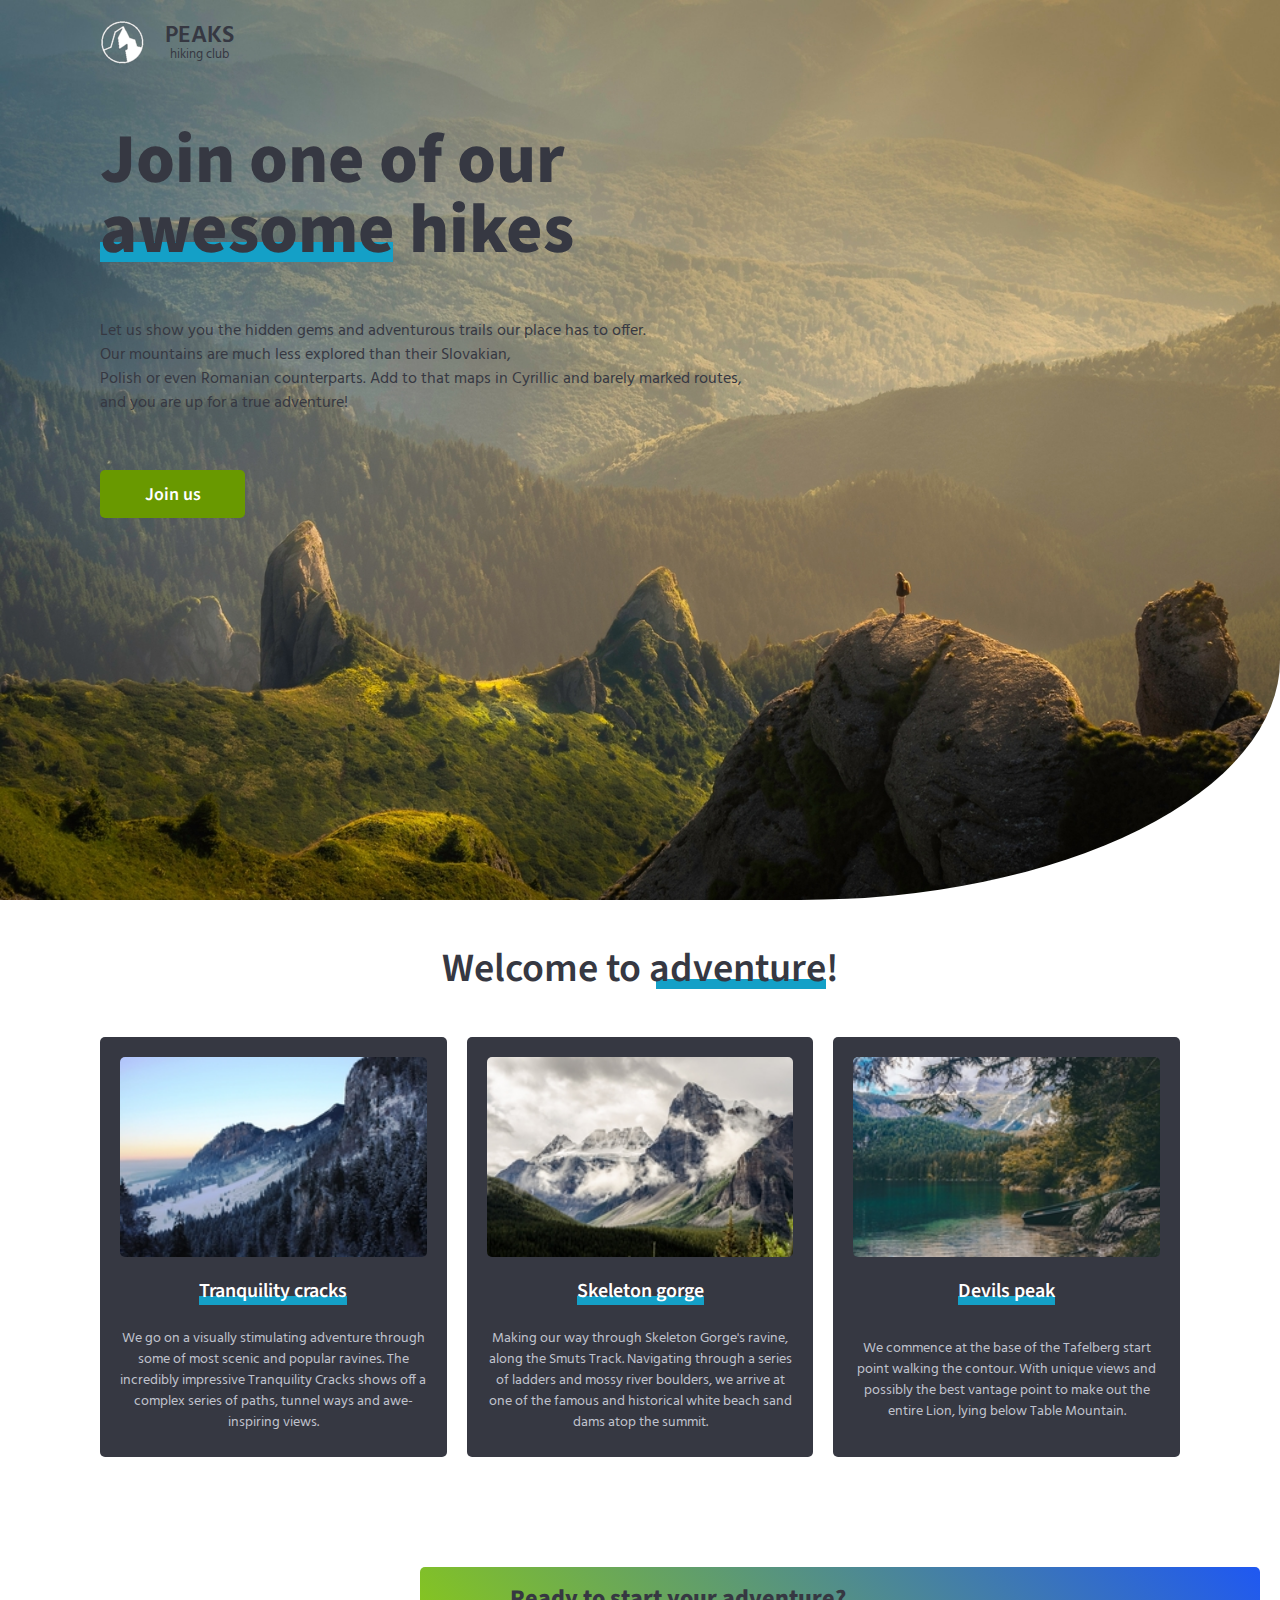
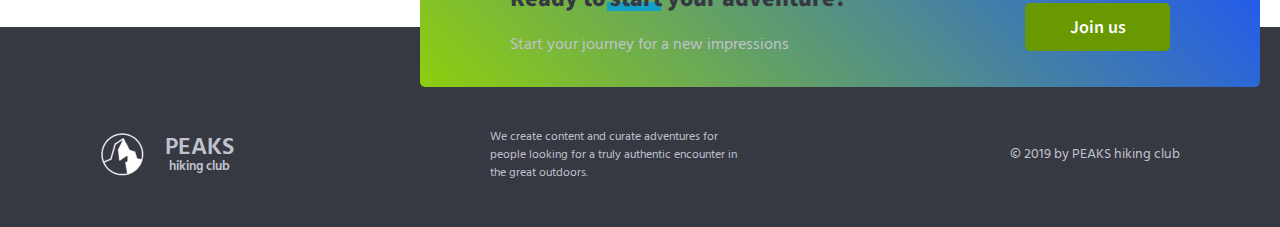
==== FL11_HW4/homework/index.html @ ae2f32e4 "upd" ====
<!DOCTYPE html>
<html lang="en">

  <head>
    <meta charset="UTF-8">
    <meta name="viewport" content="width=device-width, initial-scale=1.0">
    <meta http-equiv="X-UA-Compatible" content="ie=edge">
    <link href="https://fonts.googleapis.com/css?family=Hind:400,600%7CSource+Sans+Pro:400,600,700%7CFresca" rel="stylesheet"/>
    <link rel="stylesheet" type="text/css" href="css/style1.css">
    <!-- <link rel="stylesheet" type="text/css" href="css/style2.css"> -->

    <title>PEAKS hiking club</title>
  </head>

  <body>
    <header class="header">
      <div class="header-wrap">
        <div class="landing-logo">
          <img src="img/m-logo.png" alt="logo" />
          <p>PEAKS<span>hiking club</span></p>
        </div>
        <p class="header_heading">
          Join one of our awesome hikes
        </p>
        <p class="header_text">
          Let us show you the hidden gems and adventurous trails our place has to offer.
          Our mountains are much less explored than their Slovakian,
          Polish or even Romanian counterparts. Add to that maps in Cyrillic and barely marked routes,
          and you are up for a true adventure!
        </p>
        <button class="header_button">Join us</button>
      </div>
    </header>
    <main class="section">
      <p class="section_text">
        Welcome to adventure!
      </p>
      <div class="section_card_wrap">
        <div class="section_card">
          <img class="section_card_img"
               src="img/m-1.jpg"
               alt="experts"/>
          <p class="section_card_heading">
            Tranquility cracks
            <span class="section_card_underline"></span>
          </p>
          <p class="section_card_text">
            We go on a visually stimulating adventure through some of most scenic and popular ravines.
            The incredibly impressive Tranquility Cracks shows off a complex series of paths, tunnel ways and awe-inspiring views.
          </p>
        </div>
        <div class="section_card">
          <img class="section_card_img"
               src="img/m-2.jpg"
               alt="content formats"/>
          <p class="section_card_heading">
            Skeleton gorge
            <span class="section_card_underline"></span>
          </p>
          <p class="section_card_text">
            Making our way through Skeleton Gorge's ravine, along the Smuts Track.
            Navigating through a series of ladders and mossy river boulders, we arrive at one of the famous and historical white beach sand dams atop the summit.
          </p>
        </div>
        <div class="section_card">
          <img class="section_card_img"
               src="img/m-3.jpg"
               alt="certificate"/>
          <p class="section_card_heading">
            Devils peak
            <span class="section_card_underline"></span>
          </p>
          <p class="section_card_text">
            We commence at the base of the Tafelberg start point walking the contour.
            With unique views and possibly the best vantage point to make out the entire Lion, lying below Table Mountain.
          </p>
        </div>
      </div>
      <div class="section_banner">
        <div class="section_banner_text_wrap">
          <p class="section_banner_heading">
            Ready to start your adventure?
          </p>
          <p class="section_banner_text">
            Start your journey for a new impressions
          </p>
        </div>
        <button class="section_banner_button">Join us</button>
      </div>
    </main>
    <footer class="footer">
      <div class="footer-wrap">
        <div class="footer_logo landing-logo">
          <img src="img/m-logo.png" alt="logo" />
          <p>PEAKS<span>hiking club</span></p>
        </div>
        <p class="footer_text">
          We create content  and curate adventures for  people looking for a truly authentic encounter in the great outdoors.
        </p>
        <span class="footer-cr">
          &copy; 2019 by PEAKS hiking club
        </span>
      </div>
    </footer>
  </body>

</html>
---- FL11_HW4/homework/css/style1.css ----
body {
  margin: 0px;
  background-color: white; }

.header {
  width: 100%;
  height: 100vh;
  background-image: url(../img/m-h-day.jpg);
  background-size: cover;
  display: flex;
  justify-content: center;
  border-radius: 0px 0px 30em/15em 0px; }

.header-wrap {
  width: 100%;
  max-width: 1080px;
  padding: 20px; }

.landing-logo {
  display: flex; }
  .landing-logo img {
    margin-right: 20px; }
  .landing-logo p {
    margin: 0px;
    display: flex;
    flex-direction: column;
    justify-content: center;
    font-family: "Hind", sans-serif;
    font-weight: 600;
    font-size: 24px;
    line-height: 1;
    align-items: center;
    color: #363842; }
    .landing-logo p span {
      font-weight: 400;
      font-size: 13px; }

.header_heading {
  max-width: 500px;
  position: relative;
  z-index: 1;
  margin-bottom: 30px;
  margin-top: 60px;
  font-family: "Source Sans Pro", sans-serif;
  font-size: 70px;
  font-weight: 800;
  color: #363842;
  line-height: 1; }
  .header_heading:after {
    content: "";
    display: block;
    width: 293px;
    height: 20px;
    background-color: #14a0c7;
    position: absolute;
    bottom: 3px;
    z-index: -1; }

.header_text {
  font-family: "Hind", sans-serif;
  color: #363842;
  white-space: pre-line;
  line-height: 1.5;
  margin-bottom: 55px; }

.header_button, .section_banner_button {
  background-color: #699900;
  height: 48px;
  width: 145px;
  color: white;
  border: none;
  border-radius: 5px;
  font-size: 18px;
  font-weight: 600;
  font-family: "Source Sans Pro", sans-serif; }
  .header_button:hover, .section_banner_button:hover {
    cursor: pointer; }

.section {
  display: flex;
  flex-direction: column;
  justify-content: center;
  align-items: center;
  background-color: url(../img/m-h-day.jpg);
  position: relative; }

.section_card_wrap {
  width: 100%;
  max-width: 1080px;
  padding: 20px;
  display: flex;
  justify-content: center;
  padding-top: 0px;
  margin-bottom: 150px; }

.section_card {
  width: 320px;
  height: 380px;
  display: flex;
  flex-direction: column;
  background-color: #363842;
  padding: 20px;
  margin-right: 20px;
  border-radius: 5px; }
  .section_card:last-child {
    margin-right: 0px; }

.section_card_img {
  min-height: 200px;
  max-height: 200px;
  border-radius: 5px; }

.section_text {
  font-family: "Source Sans Pro", sans-serif;
  font-weight: 600;
  font-size: 40px;
  color: #363842;
  position: relative;
  z-index: 1; }
  .section_text:before {
    content: "";
    position: absolute;
    width: 170px;
    height: 10px;
    background-color: #14a0c7;
    bottom: 8px;
    right: 13px;
    z-index: -1; }

.section_card_heading {
  font-family: "Source Sans Pro", sans-serif;
  color: white;
  font-size: 20px;
  font-weight: 600;
  position: relative;
  z-index: 1;
  margin-left: auto;
  margin-right: auto; }
  .section_card_heading:after {
    content: "";
    display: block;
    width: 100%;
    height: 9px;
    background-color: #14a0c7;
    position: absolute;
    bottom: 0px;
    z-index: -1; }

.section_card_text {
  font-family: "Hind", sans-serif;
  color: #c0c3ce;
  font-size: 14px;
  text-align: center;
  line-height: 1.5;
  height: 110px;
  display: flex;
  align-items: center;
  margin: 0px; }

.section_banner {
  width: 840px;
  background: linear-gradient(45deg, #8ece0e, #1f58f2);
  border-radius: 5px;
  position: absolute;
  z-index: 2;
  left: 420px;
  bottom: -60px;
  display: flex;
  justify-content: space-around;
  height: 120px;
  align-items: center; }

.section_banner_heading {
  font-family: "Source Sans Pro", sans-serif;
  color: #363842;
  font-size: 24px;
  font-weight: 800;
  margin-bottom: 0px;
  margin-top: 0px;
  z-index: 1;
  position: relative; }
  .section_banner_heading:after {
    content: "";
    display: block;
    width: 54px;
    height: 9px;
    left: 97px;
    background-color: #14a0c7;
    position: absolute;
    bottom: 5px;
    z-index: -1; }

.section_banner_text {
  color: #c0c3ce;
  font-family: "Hind", sans-serif; }

.footer {
  width: 100%;
  height: 200px;
  display: flex;
  justify-content: center;
  background-color: #363842;
  z-index: 1;
  position: relative; }

.footer-wrap {
  width: 100%;
  max-width: 1080px;
  display: flex;
  justify-content: space-between;
  align-items: center;
  padding: 20px;
  padding-top: 75px; }

.footer_logo {
  width: max-content;
  height: max-content; }
  .footer_logo p {
    font-family: "Hind", sans-serif;
    color: #c0c3ce; }
    .footer_logo p span {
      font-weight: 600; }

.footer_text {
  max-width: 265px;
  height: max-content;
  font-family: "Hind", sans-serif;
  color: #c0c3ce;
  font-size: 12px;
  line-height: 1.5; }

.footer-cr {
  height: max-content;
  font-family: "Hind", sans-serif;
  color: #C0C3CE;
  font-size: 14px; }
---- FL11_HW4/homework/css/style2.css ----
body {
  margin: 0px;
  background-color: #282930; }

.header {
  width: 100%;
  height: 100vh;
  background-image: url(../img/m-h-night.jpg);
  background-size: cover;
  display: flex;
  justify-content: center;
  border-radius: 0px 0px 30em/15em 0px; }

.header-wrap {
  width: 100%;
  max-width: 1080px;
  padding: 20px; }

.landing-logo {
  display: flex; }
  .landing-logo img {
    margin-right: 20px; }
  .landing-logo p {
    margin: 0px;
    display: flex;
    flex-direction: column;
    justify-content: center;
    font-family: "Fresca", sans-serif;
    font-weight: 600;
    font-size: 24px;
    line-height: 1;
    align-items: center;
    color: white; }
    .landing-logo p span {
      font-weight: 400;
      font-size: 13px; }

.header_heading {
  max-width: 500px;
  position: relative;
  z-index: 1;
  margin-bottom: 30px;
  margin-top: 60px;
  font-family: "Source Sans Pro", sans-serif;
  font-size: 70px;
  font-weight: 800;
  color: white;
  line-height: 1; }
  .header_heading:after {
    content: "";
    display: block;
    width: 293px;
    height: 20px;
    background-color: #ff4e33;
    position: absolute;
    bottom: 3px;
    z-index: -1; }

.header_text {
  font-family: "Fresca", sans-serif;
  color: white;
  white-space: pre-line;
  line-height: 1.5;
  margin-bottom: 55px; }

.header_button, .section_banner_button {
  background-color: #e3ac00;
  height: 48px;
  width: 145px;
  color: white;
  border: none;
  border-radius: 5px;
  font-size: 18px;
  font-weight: 600;
  font-family: "Source Sans Pro", sans-serif; }
  .header_button:hover, .section_banner_button:hover {
    cursor: pointer; }

.section {
  display: flex;
  flex-direction: column;
  justify-content: center;
  align-items: center;
  background-color: url(../img/m-h-night.jpg);
  position: relative; }

.section_card_wrap {
  width: 100%;
  max-width: 1080px;
  padding: 20px;
  display: flex;
  justify-content: center;
  padding-top: 0px;
  margin-bottom: 150px; }

.section_card {
  width: 320px;
  height: 380px;
  display: flex;
  flex-direction: column;
  background-color: #3b3f50;
  padding: 20px;
  margin-right: 20px;
  border-radius: 5px; }
  .section_card:last-child {
    margin-right: 0px; }

.section_card_img {
  min-height: 200px;
  max-height: 200px;
  border-radius: 5px; }

.section_text {
  font-family: "Source Sans Pro", sans-serif;
  font-weight: 600;
  font-size: 40px;
  color: white;
  position: relative;
  z-index: 1; }
  .section_text:before {
    content: "";
    position: absolute;
    width: 170px;
    height: 10px;
    background-color: #ff4e33;
    bottom: 8px;
    right: 13px;
    z-index: -1; }

.section_card_heading {
  font-family: "Source Sans Pro", sans-serif;
  color: white;
  font-size: 20px;
  font-weight: 600;
  position: relative;
  z-index: 1;
  margin-left: auto;
  margin-right: auto; }
  .section_card_heading:after {
    content: "";
    display: block;
    width: 100%;
    height: 9px;
    background-color: #ff4e33;
    position: absolute;
    bottom: 0px;
    z-index: -1; }

.section_card_text {
  font-family: "Fresca", sans-serif;
  color: #d1d1d1;
  font-size: 14px;
  text-align: center;
  line-height: 1.5;
  height: 110px;
  display: flex;
  align-items: center;
  margin: 0px; }

.section_banner {
  width: 840px;
  background: linear-gradient(45deg, #edb309, #87304e);
  border-radius: 5px;
  position: absolute;
  z-index: 2;
  left: 420px;
  bottom: -60px;
  display: flex;
  justify-content: space-around;
  height: 120px;
  align-items: center; }

.section_banner_heading {
  font-family: "Source Sans Pro", sans-serif;
  color: white;
  font-size: 24px;
  font-weight: 800;
  margin-bottom: 0px;
  margin-top: 0px;
  z-index: 1;
  position: relative; }
  .section_banner_heading:after {
    content: "";
    display: block;
    width: 54px;
    height: 9px;
    left: 97px;
    background-color: #ff4e33;
    position: absolute;
    bottom: 5px;
    z-index: -1; }

.section_banner_text {
  color: #d1d1d1;
  font-family: "Fresca", sans-serif; }

.footer {
  width: 100%;
  height: 200px;
  display: flex;
  justify-content: center;
  background-color: #3b3f50;
  z-index: 1;
  position: relative; }

.footer-wrap {
  width: 100%;
  max-width: 1080px;
  display: flex;
  justify-content: space-between;
  align-items: center;
  padding: 20px;
  padding-top: 75px; }

.footer_logo {
  width: max-content;
  height: max-content; }
  .footer_logo p {
    font-family: "Fresca", sans-serif;
    color: #d1d1d1; }
    .footer_logo p span {
      font-weight: 600; }

.footer_text {
  max-width: 265px;
  height: max-content;
  font-family: "Fresca", sans-serif;
  color: #d1d1d1;
  font-size: 12px;
  line-height: 1.5; }

.footer-cr {
  height: max-content;
  font-family: "Fresca", sans-serif;
  color: #C0C3CE;
  font-size: 14px; }
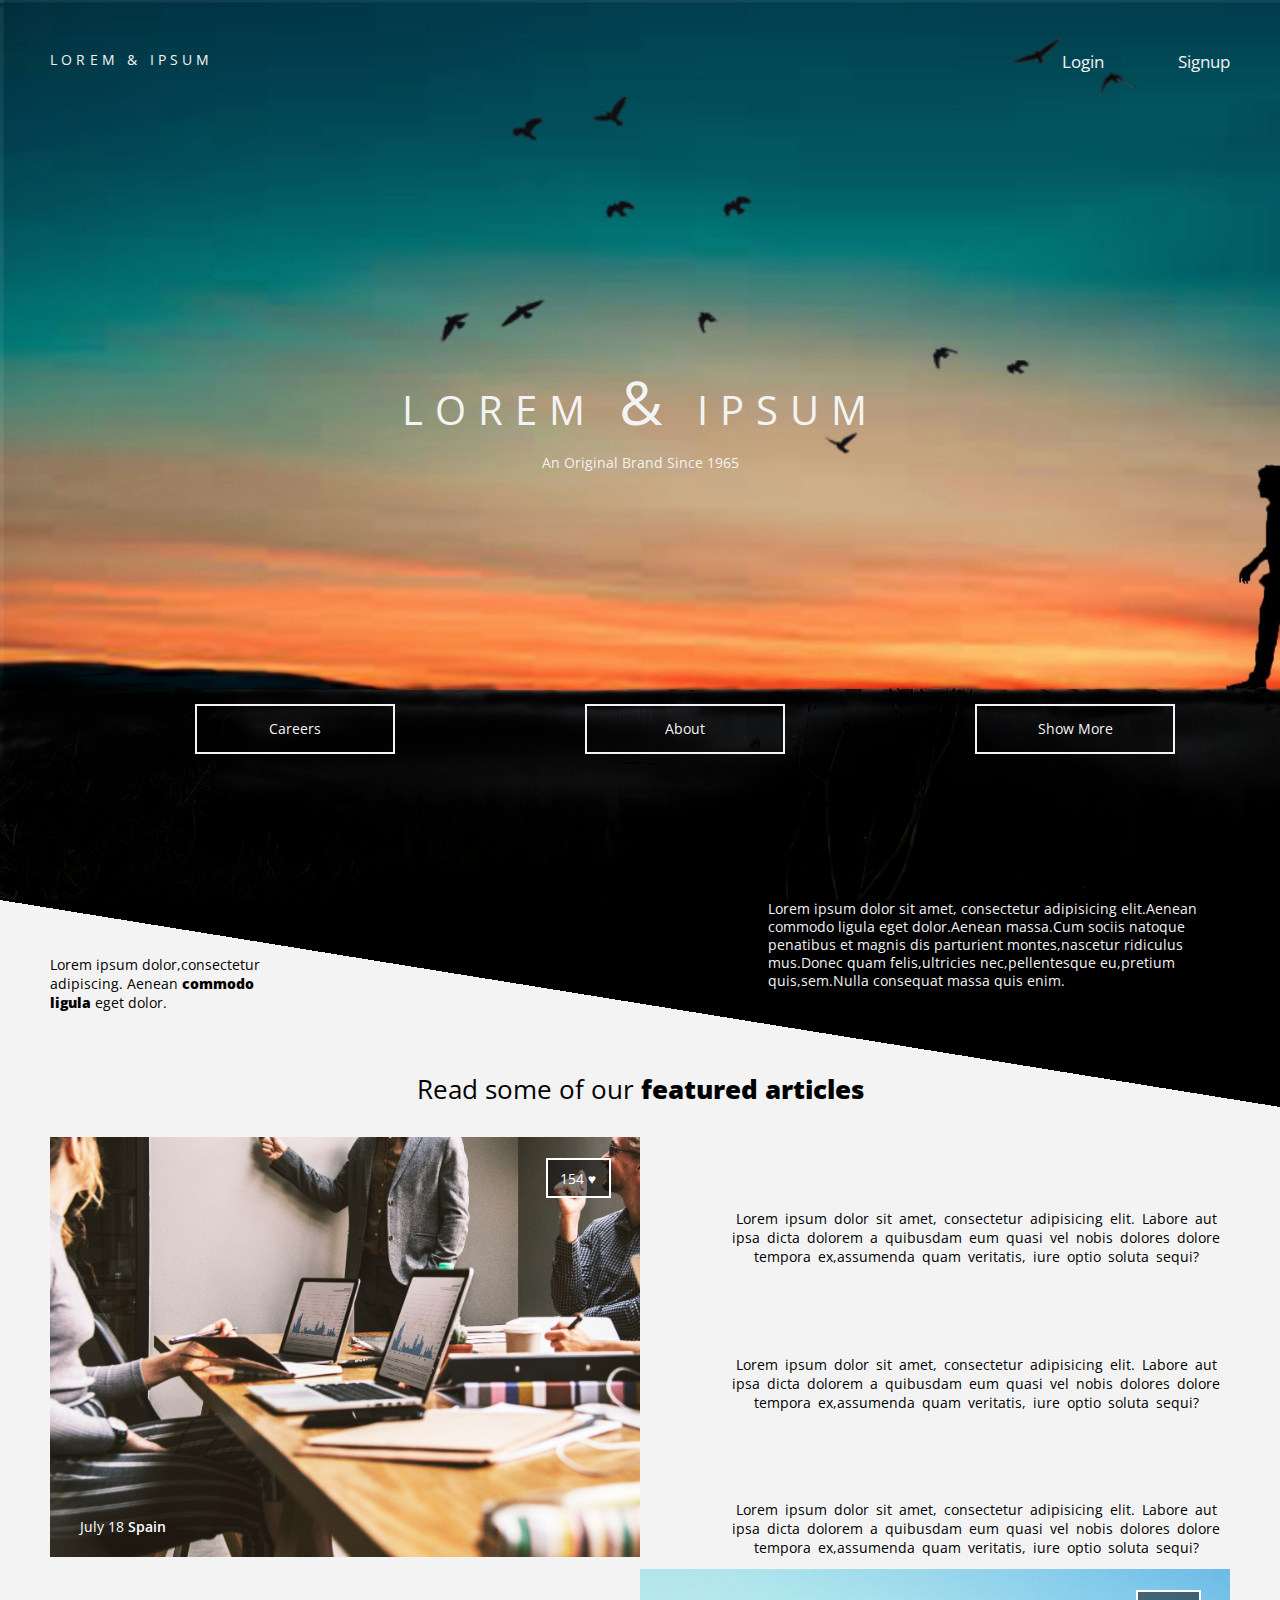
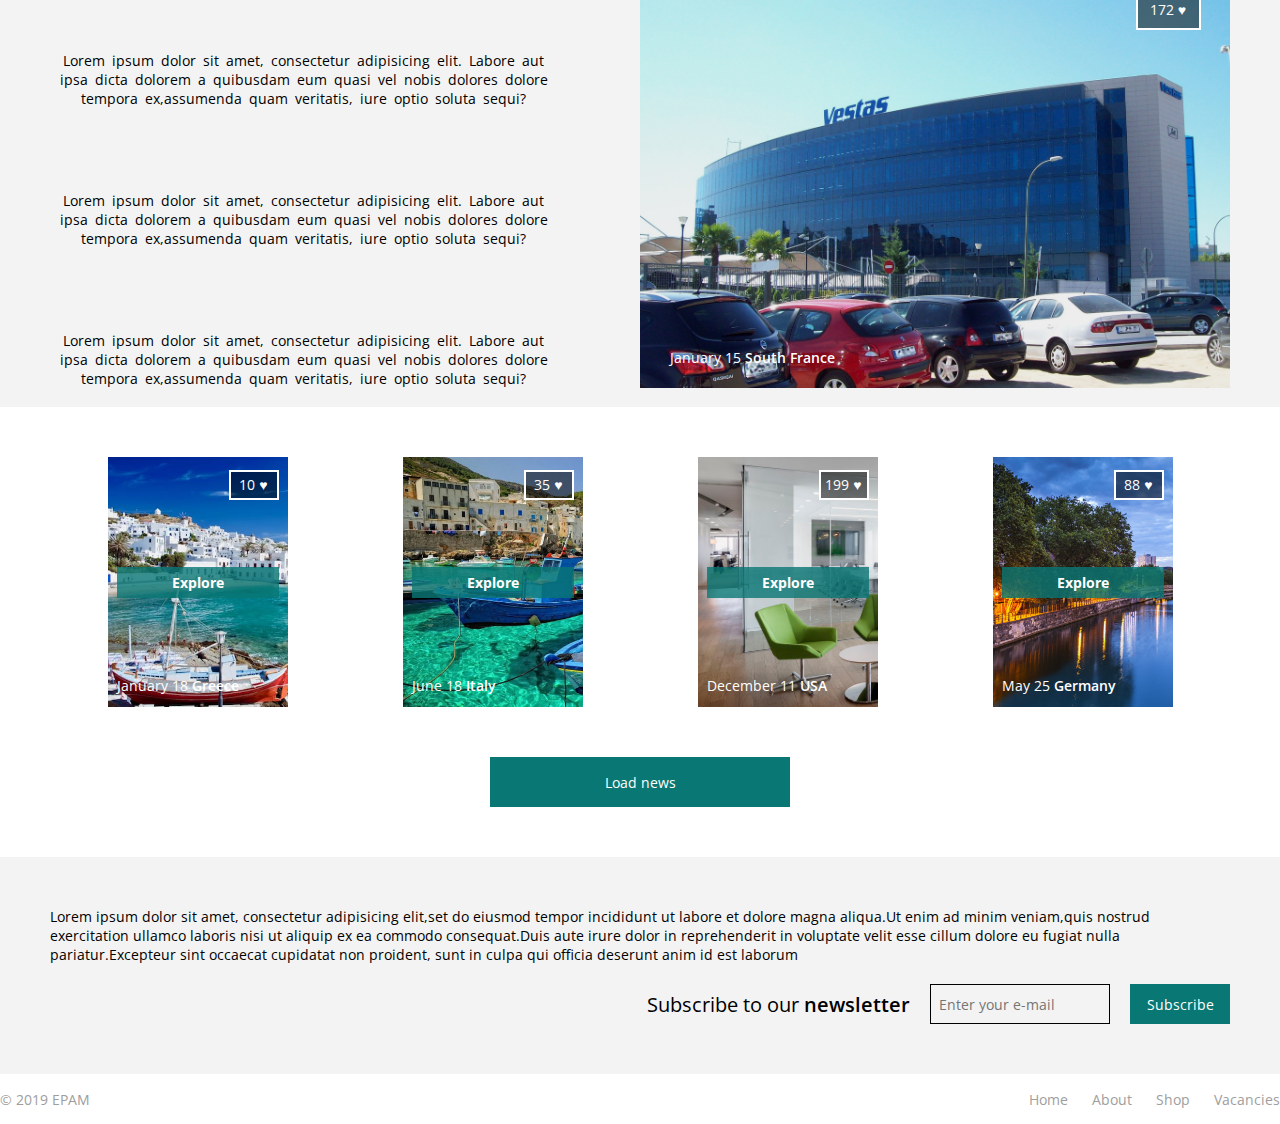
==== commit 1cf19b06: "upd" ====
--- a/FL11_HW4/homework/index.html
+++ b/FL11_HW4/homework/index.html
@@ -1,107 +1,142 @@
 <!DOCTYPE html>
 <html lang="en">
-
-  <head>
-    <meta charset="UTF-8">
-    <meta name="viewport" content="width=device-width, initial-scale=1.0">
-    <meta http-equiv="X-UA-Compatible" content="ie=edge">
-    <link href="https://fonts.googleapis.com/css?family=Hind:400,600%7CSource+Sans+Pro:400,600,700%7CFresca" rel="stylesheet"/>
-    <link rel="stylesheet" type="text/css" href="css/style1.css">
-    <!-- <link rel="stylesheet" type="text/css" href="css/style2.css"> -->
-
-    <title>PEAKS hiking club</title>
-  </head>
-
-  <body>
-    <header class="header">
-      <div class="header-wrap">
-        <div class="landing-logo">
-          <img src="img/m-logo.png" alt="logo" />
-          <p>PEAKS<span>hiking club</span></p>
+<head>
+  <meta charset="UTF-8">
+  <title>Lorem&Ipsum</title>
+  <link href="https://fonts.googleapis.com/css?family=Open+Sans:300,400,700&display=swap" rel="stylesheet">
+  <link rel="stylesheet" href="css/style.css">
+</head>
+<body>
+  <div class="page">
+    <div class="headerBox">
+      <header>
+        <div class="headerText">
+          <h1>lorem & ipsum</h1>
         </div>
-        <p class="header_heading">
-          Join one of our awesome hikes
-        </p>
-        <p class="header_text">
-          Let us show you the hidden gems and adventurous trails our place has to offer.
-          Our mountains are much less explored than their Slovakian,
-          Polish or even Romanian counterparts. Add to that maps in Cyrillic and barely marked routes,
-          and you are up for a true adventure!
-        </p>
-        <button class="header_button">Join us</button>
+        <div class="headerButtons">
+          <button class="login">Login</button>
+          <button class="signUp">Signup</button>
+        </div>
+      </header>
+      <div class="titleText">
+        <p class="titleText1">lorem <span>&</span> ipsum</p>
+        <p class="titleText2">An Original Brand Since 1965</p>
       </div>
-    </header>
-    <main class="section">
-      <p class="section_text">
-        Welcome to adventure!
-      </p>
-      <div class="section_card_wrap">
-        <div class="section_card">
-          <img class="section_card_img"
-               src="img/m-1.jpg"
-               alt="experts"/>
-          <p class="section_card_heading">
-            Tranquility cracks
-            <span class="section_card_underline"></span>
+      <div class="headerLinks">
+        <a href="#" class="navLinks">
+          <div>Careers</div>
+        </a>
+        <a href="#" class="navLinks">
+          <div>About</div>
+        </a>
+        <a href="#" class="navLinks">
+          <div>Show More</div>
+        </a>
+      </div>
+    </div>
+    <div class="triangleBox">
+      <p>Lorem ipsum dolor sit amet, consectetur adipisicing elit.Aenean commodo ligula eget dolor.Aenean massa.Cum sociis natoque penatibus et magnis dis parturient montes,nascetur ridiculus mus.Donec quam felis,ultricies nec,pellentesque eu,pretium quis,sem.Nulla consequat massa quis enim.</p>
+      <p>Lorem ipsum dolor,consectetur adipiscing.
+      Aenean <span>commodo ligula</span> eget dolor.</p>
+      <h2>Read some of our <span>featured articles</span></h2>
+    </div>
+    <div class="ourArticles">
+      <div class="firstArticle">
+        <div class="firstArticleImg">
+          <div class="articleLikes">154 &#9829;</div>
+          <p>July 18 <span>Spain</span></p>
+        </div>
+        <div class="firstArticleText">
+          <p>Lorem ipsum dolor sit amet, consectetur adipisicing elit. 
+          Labore aut ipsa dicta dolorem a quibusdam eum quasi vel nobis
+          dolores dolore tempora ex,assumenda quam veritatis, iure optio
+          soluta sequi?
           </p>
-          <p class="section_card_text">
-            We go on a visually stimulating adventure through some of most scenic and popular ravines.
-            The incredibly impressive Tranquility Cracks shows off a complex series of paths, tunnel ways and awe-inspiring views.
+          <p>Lorem ipsum dolor sit amet, consectetur adipisicing elit. 
+          Labore aut ipsa dicta dolorem a quibusdam eum quasi vel nobis
+          dolores dolore tempora ex,assumenda quam veritatis, iure optio
+          soluta sequi?
           </p>
-        </div>
-        <div class="section_card">
-          <img class="section_card_img"
-               src="img/m-2.jpg"
-               alt="content formats"/>
-          <p class="section_card_heading">
-            Skeleton gorge
-            <span class="section_card_underline"></span>
-          </p>
-          <p class="section_card_text">
-            Making our way through Skeleton Gorge's ravine, along the Smuts Track.
-            Navigating through a series of ladders and mossy river boulders, we arrive at one of the famous and historical white beach sand dams atop the summit.
-          </p>
-        </div>
-        <div class="section_card">
-          <img class="section_card_img"
-               src="img/m-3.jpg"
-               alt="certificate"/>
-          <p class="section_card_heading">
-            Devils peak
-            <span class="section_card_underline"></span>
-          </p>
-          <p class="section_card_text">
-            We commence at the base of the Tafelberg start point walking the contour.
-            With unique views and possibly the best vantage point to make out the entire Lion, lying below Table Mountain.
+          <p>Lorem ipsum dolor sit amet, consectetur adipisicing elit. 
+          Labore aut ipsa dicta dolorem a quibusdam eum quasi vel nobis
+          dolores dolore tempora ex,assumenda quam veritatis, iure optio
+          soluta sequi?
           </p>
         </div>
       </div>
-      <div class="section_banner">
-        <div class="section_banner_text_wrap">
-          <p class="section_banner_heading">
-            Ready to start your adventure?
+      <div class="secondArticle">
+        <div class="secondArticleText">
+          <p>Lorem ipsum dolor sit amet, consectetur adipisicing elit. 
+          Labore aut ipsa dicta dolorem a quibusdam eum quasi vel nobis
+          dolores dolore tempora ex,assumenda quam veritatis, iure optio
+          soluta sequi?
           </p>
-          <p class="section_banner_text">
-            Start your journey for a new impressions
+          <p>Lorem ipsum dolor sit amet, consectetur adipisicing elit. 
+          Labore aut ipsa dicta dolorem a quibusdam eum quasi vel nobis
+          dolores dolore tempora ex,assumenda quam veritatis, iure optio
+          soluta sequi?
+          </p>
+          <p>Lorem ipsum dolor sit amet, consectetur adipisicing elit. 
+          Labore aut ipsa dicta dolorem a quibusdam eum quasi vel nobis
+          dolores dolore tempora ex,assumenda quam veritatis, iure optio
+          soluta sequi?            
           </p>
         </div>
-        <button class="section_banner_button">Join us</button>
+        <div class="secondArticleImg">
+          <div class="articleLikes">172 &#9829;</div>
+          <p>January 15 <span>South France</span></p>
+        </div>
       </div>
-    </main>
-    <footer class="footer">
-      <div class="footer-wrap">
-        <div class="footer_logo landing-logo">
-          <img src="img/m-logo.png" alt="logo" />
-          <p>PEAKS<span>hiking club</span></p>
+    </div>
+    <div class="toursBox">
+      <div class="ourTours">
+        <div class="toursList">
+          <div class="toursImg">
+            <div class="toursLikes">10 &#9829;</div>
+            <h2>Explore</h2>
+            <p class="toursDate">January 18 <span>Greece</span></p>
+          </div>
+          <div class="toursImg">
+            <div class="toursLikes">35 &#9829;</div>
+            <h2>Explore</h2>
+            <p class="toursDate">June 18 <span>Italy</span></p>
+          </div>
+          <div class="toursImg">
+            <div class="toursLikes">199 &#9829;</div>
+            <h2>Explore</h2>
+            <p class="toursDate">December 11 <span>USA</span></p>
+          </div>
+          <div class="toursImg">
+            <div class="toursLikes">88 &#9829;</div>
+            <h2>Explore</h2>
+            <p class="toursDate">May 25 <span>Germany</span></p>
+          </div>
         </div>
-        <p class="footer_text">
-          We create content  and curate adventures for  people looking for a truly authentic encounter in the great outdoors.
+        <button class="loadNews">Load news</button>
+      </div>
+      <div class="subscribe">
+        <p>Lorem ipsum dolor sit amet, consectetur adipisicing elit,set do
+        eiusmod tempor incididunt ut labore et dolore magna aliqua.Ut enim
+        ad minim veniam,quis nostrud exercitation ullamco laboris nisi ut
+        aliquip ex ea commodo consequat.Duis aute irure dolor in reprehenderit in voluptate velit esse cillum dolore eu fugiat nulla
+        pariatur.Excepteur sint occaecat cupidatat non proident, sunt in culpa qui officia deserunt anim id est laborum
         </p>
-        <span class="footer-cr">
-          &copy; 2019 by PEAKS hiking club
-        </span>
+        <form class="newsLetter">
+          <label for="newsLetterInput">Subscribe to our <span>newsletter</span></label>
+          <input type="email" placeholder="Enter your e-mail" id="newLetterInput">
+          <button type="submit">Subscribe</button>
+        </form>
       </div>
+    </div>
+    <footer>
+      <p>&#169; 2019 EPAM</p>
+      <ul>
+        <li><a href="#">Home</a></li>
+        <li><a href="#">About</a></li>
+        <li><a href="#">Shop</a></li>
+        <li><a href="#">Vacancies</a></li>
+      </ul>
     </footer>
-  </body>
-
-</html>
+  </div>
+</body>
+</html>--- a/FL11_HW4/homework/css/style.css
+++ b/FL11_HW4/homework/css/style.css
@@ -0,0 +1,370 @@
+*{
+    margin: 0%;
+    padding: 0px;
+    font-family: 'Open Sans', sans-serif;
+    box-sizing: border-box;
+    font-size: 14px;
+}
+.page {
+    width: 100%;
+    position: relative;
+    display: flex;
+    flex-direction: column;
+    overflow: hidden;   
+}
+.headerBox{
+    width: 100%;
+    height: 100vh;
+    background-image: url(../img/sample2.jpg);
+    background-size: cover;
+    position: relative;
+    display: flex;
+    flex-direction: column;
+    padding-bottom: 7%;
+    z-index: 1;
+}
+header {
+    height: max-content;
+    position: relative;
+    display: flex;
+    justify-content: space-between;
+    margin: 50px 50px 0px 50px;    
+}
+.headerText {
+    height: max-content;
+}
+.headerText h1 {
+    text-transform: uppercase;
+    color: #F3F3F3;
+    letter-spacing: 0.3em;
+    height: max-content;
+}
+.login, .signUp {
+    border: none;
+    background-color: transparent;
+    color: #F3F3F3;
+    font-size: 17px;
+}
+.login {
+    margin-right: 70px;
+}
+.titleText {
+    width: max-content;
+    margin: auto;
+}
+.titleText1 {
+    font-size: 40px;
+    color: #F3F3F3;
+    text-transform: uppercase;
+    letter-spacing: 0.3em;
+}
+.titleText2 {
+    text-align: center;
+    font-size: 14px;
+    margin-top: 10px;
+    color: #F3F3F3;
+}
+.titleText span {
+    font-size: 60px;
+    color: #F3F3F3;
+}
+.headerLinks {
+    position: relative;
+    top: -7%;
+    display: flex;
+    width: 100%;
+    justify-content: space-around;
+    padding-left: 100px;
+    padding-right: 10px;
+}
+.navLinks {
+    width: 200px;
+    height: 50px;
+    border: 2px solid #F3F3F3;
+    display: flex;
+    justify-content: center;
+    align-items: center;
+    color: #F3F3F3;;
+}
+.navLinks div {
+    display: inline-block;
+}
+.triangleBox {
+    width: 100%;
+    height: 23vh;
+    position: relative;
+    background: linear-gradient(to top right, #F3F3F3 50%, #000000 50%);
+}
+.triangleBox p:first-child {
+    max-width: 40%;
+    float: right;
+    font-weight: 400;
+    padding-right: 50px;
+    color: #F3F3F3;
+    line-height: 2vh;
+}
+.triangleBox p:nth-child(2) {
+    max-width: 23%;
+    float: left;
+    position: absolute;
+    font-size: 14px;
+    font-weight: 400;
+    padding-bottom: 5%;
+    padding-left: 50px;
+    bottom: 15%;
+    color: #000000;  
+}
+.triangleBox p:nth-child(2) span {
+    font-weight: 800;
+}
+.triangleBox h2 {
+    width: 100%;
+    position: absolute;
+    bottom: 0px;
+    text-align: center;
+    font-weight: 400;
+    font-size: 26px;
+}
+.triangleBox h2 span {
+    font-weight: 800;
+    font-size: 26px;
+}
+.ourArticles {
+    width: 100%;
+    height: 100vh;
+    display: flex;
+    flex-direction: column;
+    padding: 30px 50px;
+    background-color: #F3F3F3;
+}
+.firstArticle {
+    width: 100%;
+    height: 50%;
+}
+.firstArticleImg {
+    width: 50%;
+    height: 100%;
+    position: relative;
+    float: left;
+    background-image: url(../img/sample-1.jpg);
+    background-size: cover;
+}
+.firstArticleText {
+    width: 50%;
+    height: 100%;
+    float: right;
+    display: flex;
+    justify-content: flex-end;
+    flex-direction: column;
+    align-items: flex-end;
+}
+.firstArticleText p {
+    padding-left: 1%;
+    margin-top: 15%;
+    margin-right: 1%;
+    text-align: center;
+    max-width: 85%;
+    word-spacing: 3px;
+}
+.secondArticle {
+    width: 100%;
+    height: 50%;
+    margin-top: 1%;
+}
+.secondArticleText {
+    width: 50%;
+    height: 100%;
+    float: left;
+    display: flex;
+    justify-content: flex-end;
+    flex-direction: column;
+    align-items: flex-start;
+}
+.secondArticleText p {
+    padding-right: 11%;
+    margin-top: 14%;
+    margin-left: 1%;
+    text-align: center;
+    max-width: 95%;
+    word-spacing: 3px;
+}
+.secondArticleImg {
+    width: 50%;
+    height: 100%;
+    float: right;
+    position: relative;
+    background-image: url(../img/sample-2.jpg);
+    background-size: cover;
+}
+.articleLikes {
+    width: 65px;
+    height: 40px;
+    border: 2px solid #FFFFFF;
+    position: absolute;
+    right: 5%;
+    top: 5%;
+    background-color: rgba(0, 0, 0, 0.5);
+    display: flex;
+    justify-content: center;
+    align-items: center;
+    color: #FFFFFF;
+}
+.firstArticleImg p {
+    position: absolute;
+    bottom: 5%;
+    left: 5%;
+    color: #FFFFFF;
+}
+.firstArticleImg p span {
+    font-weight: 600;
+}
+.secondArticleImg p {
+    position: absolute;
+    bottom: 5%;
+    left: 5%;
+    color: #FFFFFF;
+}
+.secondArticleImg p span {
+    font-weight: 600;
+}
+.toursBox {
+    width: 100%;
+    position: relative;
+    display: flex;
+    flex-direction: column;
+}
+.ourTours{
+    height: auto;
+    display: flex;
+    flex-direction: column;
+    padding: 50px;
+    background-color: #FFFFFF;    
+}
+.toursList {
+    display: flex;
+    justify-content: space-around;
+}
+.toursList .toursImg:nth-child(1) {
+    background-image: url(../img/news-list-1.jpg);
+}
+.toursList .toursImg:nth-child(2) {
+    background-image: url(../img/news-list-2.jpg);
+}
+.toursList .toursImg:nth-child(3) {
+    background-image: url(../img/news-list-3.jpg);
+}
+.toursList .toursImg:nth-child(4) {
+    background-image: url(../img/news-list-4.jpg);
+}
+.toursImg {
+    width: 180px;
+    height: 250px;
+    position: relative;
+    background-size: cover;
+    display: flex;
+    justify-content: center;
+    align-items: center;
+}
+.toursImg h2 {
+    width: 90%;
+    background-color:rgba(9, 119, 116, 0.8);
+    color: #FFFFFF;
+    margin: auto;
+    padding: 6px 0px;
+    text-align: center;    
+}
+.toursLikes {
+    width: 50px;
+    height: 30px;
+    border: 2px solid #FFFFFF;
+    position: absolute;
+    top: 5%;
+    right: 5%;
+    display: flex;
+    justify-content: center;
+    align-items: center;
+    color: #FFFFFF;
+    background-color:rgba(0, 0, 0, 0.5 );
+}
+.toursDate {
+    position: absolute;
+    color: #FFFFFF;
+    bottom: 5%;
+    left: 5%;   
+}
+.toursDate span {
+    font-weight: 600;
+}
+.loadNews {
+    width: 300px;
+    height: 50px;
+    border: none;
+    background-color: #097774;
+    color: #FFFFFF;
+    margin: auto;
+    margin-top: 50px;
+}
+.subscribe {
+    height: auto;
+    background-color: #F3F3F3;
+    padding: 50px;
+    display: flex;
+    justify-content: space-around;
+    flex-direction: column;   
+}
+.newsLetter {
+    display: flex;
+    justify-content: flex-end;
+    align-items: center;
+    margin-top: 20px;
+}
+.newsLetter label {
+    font-size: 20px;
+}
+.newsLetter label span {
+    font-weight: 600;
+    font-size: 20px;
+    margin-right: 20px;
+}
+.newsLetter button {
+    width: 100px;
+    height: 40px;
+    border: none;
+    background-color: #097774;
+    color: #FFFFFF;  
+}   
+#newLetterInput {
+    width: 180px;
+    height: 40px;
+    border: 1px solid #000;
+    color: #000;
+    padding: 8px;
+    background-color: #F3F3F3;
+    margin-right: 20px;
+}
+a {
+    text-decoration: none;
+}
+h1 {
+    font-weight: 400;
+}
+footer {
+    height: 50px;
+    position: relative;
+    display: flex;
+    justify-content: space-between;
+    align-items: center;    
+}
+footer p {
+    color: #9E9E9E;
+}
+footer ul {
+    display: inline;
+}
+footer ul li {
+    display: inline;
+    margin-left: 20px;
+}
+footer ul li a {
+    color: #9E9E9E;
+}
